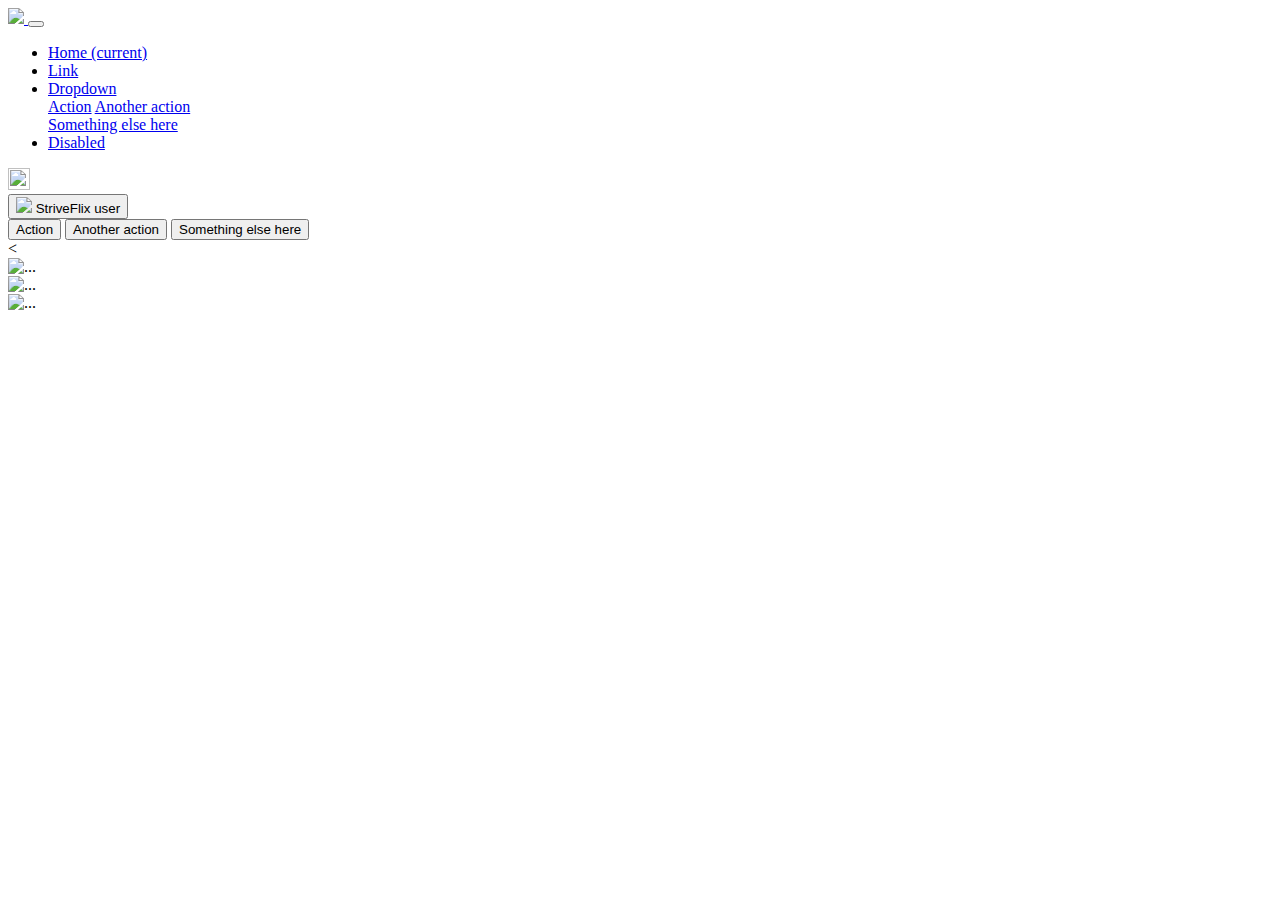
==== page4/index.html @ 1d783c97 "base version" ====
<!doctype html>
<html lang="en">

<head>
    <!-- Required meta tags -->
    <meta charset="utf-8">
    <meta name="viewport" content="width=device-width, initial-scale=1, shrink-to-fit=no">

    <!-- Bootstrap CSS -->
    <link rel="stylesheet" href="https://cdn.jsdelivr.net/npm/bootstrap@4.5.3/dist/css/bootstrap.min.css"
        integrity="sha384-TX8t27EcRE3e/ihU7zmQxVncDAy5uIKz4rEkgIXeMed4M0jlfIDPvg6uqKI2xXr2" crossorigin="anonymous">

    <!-- Optional JavaScript; choose one of the two! -->

    <!-- Option 1: jQuery and Bootstrap Bundle (includes Popper) -->
    <script src="https://code.jquery.com/jquery-3.5.1.slim.min.js"
        integrity="sha384-DfXdz2htPH0lsSSs5nCTpuj/zy4C+OGpamoFVy38MVBnE+IbbVYUew+OrCXaRkfj" crossorigin="anonymous">
    </script>
    <script src="https://cdn.jsdelivr.net/npm/bootstrap@4.5.3/dist/js/bootstrap.bundle.min.js"
        integrity="sha384-ho+j7jyWK8fNQe+A12Hb8AhRq26LrZ/JpcUGGOn+Y7RsweNrtN/tE3MoK7ZeZDyx" crossorigin="anonymous">
    </script>

    <!-- Option 2: jQuery, Popper.js, and Bootstrap JS
    <script src="https://code.jquery.com/jquery-3.5.1.slim.min.js" integrity="sha384-DfXdz2htPH0lsSSs5nCTpuj/zy4C+OGpamoFVy38MVBnE+IbbVYUew+OrCXaRkfj" crossorigin="anonymous"></script>
    <script src="https://cdn.jsdelivr.net/npm/popper.js@1.16.1/dist/umd/popper.min.js" integrity="sha384-9/reFTGAW83EW2RDu2S0VKaIzap3H66lZH81PoYlFhbGU+6BZp6G7niu735Sk7lN" crossorigin="anonymous"></script>
    <script src="https://cdn.jsdelivr.net/npm/bootstrap@4.5.3/dist/js/bootstrap.min.js" integrity="sha384-w1Q4orYjBQndcko6MimVbzY0tgp4pWB4lZ7lr30WKz0vr/aWKhXdBNmNb5D92v7s" crossorigin="anonymous"></script>
    -->

    <title>StriveFlix</title>
</head>

<body>
    <!-- menu -->

    <nav class="navbar navbar-expand-lg navbar-dark strive-nav-bg">
        <a class="navbar-brand" href="#">
            <img src="/images/LOGO.png" width="120" />
        </a>
        <button class="navbar-toggler" type="button" data-toggle="collapse" data-target="#navbarSupportedContent"
            aria-controls="navbarSupportedContent" aria-expanded="false" aria-label="Toggle navigation">
            <span class="navbar-toggler-icon"></span>
        </button>

        <div class="collapse navbar-collapse" id="navbarSupportedContent">
            <ul class="navbar-nav mr-auto">
                <li class="nav-item active">
                    <a class="nav-link" href="#">Home <span class="sr-only">(current)</span></a>
                </li>
                <li class="nav-item">
                    <a class="nav-link" href="#">Link</a>
                </li>
                <li class="nav-item dropdown">
                    <a class="nav-link dropdown-toggle" href="#" id="navbarDropdown" role="button"
                        data-toggle="dropdown" aria-haspopup="true" aria-expanded="false">
                        Dropdown
                    </a>
                    <div class="dropdown-menu" aria-labelledby="navbarDropdown">
                        <a class="dropdown-item" href="#">Action</a>
                        <a class="dropdown-item" href="#">Another action</a>
                        <div class="dropdown-divider"></div>
                        <a class="dropdown-item" href="#">Something else here</a>
                    </div>
                </li>
                <li class="nav-item">
                    <a class="nav-link disabled" href="#" tabindex="-1" aria-disabled="true">Disabled</a>
                </li>
            </ul>

            <img src="images/lens.svg" class="mr-3" width="22" height="22" />
            <div class="btn-group">
                <button type="button" class="btn btn-ghost dropdown-toggle" data-toggle="dropdown" aria-haspopup="true"
                    aria-expanded="false">
                    <img src="images/adult-1.png" class="mr-1" width="32px" />
                    <span>StriveFlix user</span>
                </button>
                <div class="dropdown-menu dropdown-menu-right">
                    <button class="dropdown-item" type="button">Action</button>
                    <button class="dropdown-item" type="button">Another action</button>
                    <button class="dropdown-item" type="button">
                        Something else here
                    </button>
                </div>
            </div>
        </div>
    </nav>

    <!-- carousl -->
    <<div id="carouselExampleSlidesOnly" class="carousel slide" data-ride="carousel">
        <div class="carousel-inner">
            <div class="carousel-item active">
                <img src="..." class="d-block w-100" alt="...">
            </div>
            <div class="carousel-item">
                <img src="..." class="d-block w-100" alt="...">
            </div>
            <div class="carousel-item">
                <img src="..." class="d-block w-100" alt="...">
            </div>
        </div>
        </div>
</body>

</html>
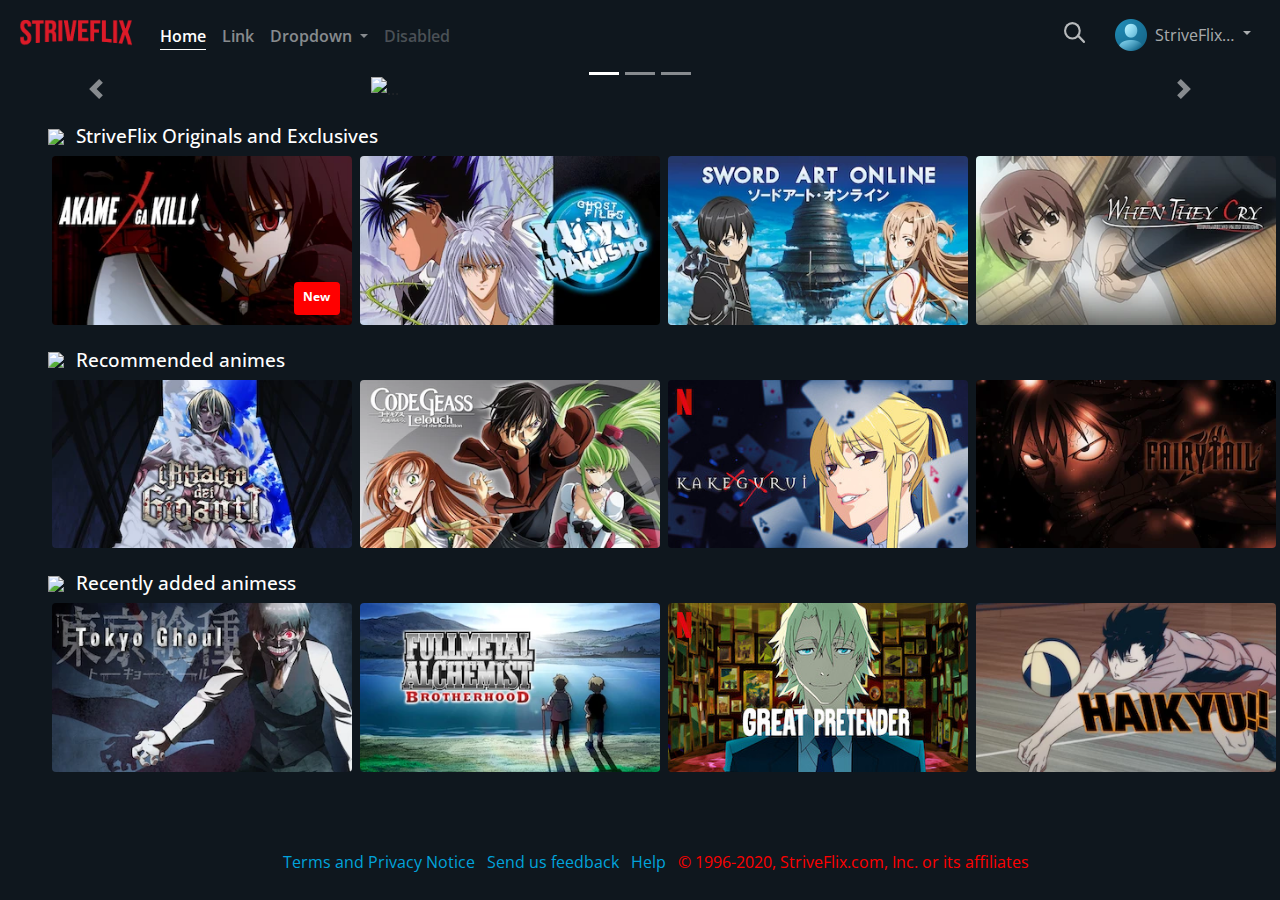
==== commit 43ee8c4a: "new update" ====
--- a/page4/index.html
+++ b/page4/index.html
@@ -1,40 +1,19 @@
-<!doctype html>
+<!DOCTYPE html>
 <html lang="en">
 
 <head>
-    <!-- Required meta tags -->
-    <meta charset="utf-8">
-    <meta name="viewport" content="width=device-width, initial-scale=1, shrink-to-fit=no">
-
-    <!-- Bootstrap CSS -->
-    <link rel="stylesheet" href="https://cdn.jsdelivr.net/npm/bootstrap@4.5.3/dist/css/bootstrap.min.css"
-        integrity="sha384-TX8t27EcRE3e/ihU7zmQxVncDAy5uIKz4rEkgIXeMed4M0jlfIDPvg6uqKI2xXr2" crossorigin="anonymous">
-
-    <!-- Optional JavaScript; choose one of the two! -->
-
-    <!-- Option 1: jQuery and Bootstrap Bundle (includes Popper) -->
-    <script src="https://code.jquery.com/jquery-3.5.1.slim.min.js"
-        integrity="sha384-DfXdz2htPH0lsSSs5nCTpuj/zy4C+OGpamoFVy38MVBnE+IbbVYUew+OrCXaRkfj" crossorigin="anonymous">
-    </script>
-    <script src="https://cdn.jsdelivr.net/npm/bootstrap@4.5.3/dist/js/bootstrap.bundle.min.js"
-        integrity="sha384-ho+j7jyWK8fNQe+A12Hb8AhRq26LrZ/JpcUGGOn+Y7RsweNrtN/tE3MoK7ZeZDyx" crossorigin="anonymous">
-    </script>
-
-    <!-- Option 2: jQuery, Popper.js, and Bootstrap JS
-    <script src="https://code.jquery.com/jquery-3.5.1.slim.min.js" integrity="sha384-DfXdz2htPH0lsSSs5nCTpuj/zy4C+OGpamoFVy38MVBnE+IbbVYUew+OrCXaRkfj" crossorigin="anonymous"></script>
-    <script src="https://cdn.jsdelivr.net/npm/popper.js@1.16.1/dist/umd/popper.min.js" integrity="sha384-9/reFTGAW83EW2RDu2S0VKaIzap3H66lZH81PoYlFhbGU+6BZp6G7niu735Sk7lN" crossorigin="anonymous"></script>
-    <script src="https://cdn.jsdelivr.net/npm/bootstrap@4.5.3/dist/js/bootstrap.min.js" integrity="sha384-w1Q4orYjBQndcko6MimVbzY0tgp4pWB4lZ7lr30WKz0vr/aWKhXdBNmNb5D92v7s" crossorigin="anonymous"></script>
-    -->
-
+    <meta charset="UTF-8" />
+    <meta name="viewport" content="width=device-width, initial-scale=1.0" />
     <title>StriveFlix</title>
+    <link rel="stylesheet" href="https://stackpath.bootstrapcdn.com/bootstrap/4.4.1/css/bootstrap.min.css"
+        integrity="sha384-Vkoo8x4CGsO3+Hhxv8T/Q5PaXtkKtu6ug5TOeNV6gBiFeWPGFN9MuhOf23Q9Ifjh" crossorigin="anonymous" />
+    <link rel="stylesheet" href="style.css" />
 </head>
 
 <body>
-    <!-- menu -->
-
     <nav class="navbar navbar-expand-lg navbar-dark strive-nav-bg">
         <a class="navbar-brand" href="#">
-            <img src="/images/LOGO.png" width="120" />
+            <img src="assets/images/LOGO.png" width="120" />
         </a>
         <button class="navbar-toggler" type="button" data-toggle="collapse" data-target="#navbarSupportedContent"
             aria-controls="navbarSupportedContent" aria-expanded="false" aria-label="Toggle navigation">
@@ -66,11 +45,11 @@
                 </li>
             </ul>
 
-            <img src="images/lens.svg" class="mr-3" width="22" height="22" />
+            <img src="assets/images/lens.svg" class="mr-3" width="22" height="22" />
             <div class="btn-group">
                 <button type="button" class="btn btn-ghost dropdown-toggle" data-toggle="dropdown" aria-haspopup="true"
                     aria-expanded="false">
-                    <img src="images/adult-1.png" class="mr-1" width="32px" />
+                    <img src="assets/images/adult-1.png" class="mr-1" width="32px" />
                     <span>StriveFlix user</span>
                 </button>
                 <div class="dropdown-menu dropdown-menu-right">
@@ -84,20 +63,112 @@
         </div>
     </nav>
 
-    <!-- carousl -->
-    <<div id="carouselExampleSlidesOnly" class="carousel slide" data-ride="carousel">
+    <div id="carouselExampleIndicators" class="carousel slide" data-ride="carousel">
+        <ol class="carousel-indicators">
+            <li data-target="#carouselExampleIndicators" data-slide-to="0" class="active"></li>
+            <li data-target="#carouselExampleIndicators" data-slide-to="1"></li>
+            <li data-target="#carouselExampleIndicators" data-slide-to="2"></li>
+        </ol>
         <div class="carousel-inner">
             <div class="carousel-item active">
-                <img src="..." class="d-block w-100" alt="...">
+                <img src="https://external-content.duckduckgo.com/iu/?u=https%3A%2F%2Ftse3.mm.bing.net%2Fth%3Fid%3DOIP.GqXB1UFKSrtG-HwBHdTNGQHaKi%26pid%3DApi&f=1"
+                    class="d-block" style="width: 45vw; margin-left: 29vw;" alt="..." />
             </div>
             <div class="carousel-item">
-                <img src="..." class="d-block w-100" alt="...">
+                <video class="d-block" style="width: 90vw; margin-left: 4.5vw;" controls muted>
+                    <source
+                        src="assets/second/Parasyte car scene - Kiseijuu_ Sei no Kakuritsu Parasyte -the maxim-.mp4" />
+                </video>
             </div>
             <div class="carousel-item">
-                <img src="..." class="d-block w-100" alt="...">
+                <img src="https://external-content.duckduckgo.com/iu/?u=https%3A%2F%2Ftse1.mm.bing.net%2Fth%3Fid%3DOIP.Ahe5EqnmUJGWT2CQtvBbuAHaFj%26pid%3DApi&f=1"
+                    class="d-block" style="width: 45vw; margin-left: 29vw;" alt="..." />
             </div>
         </div>
+        <a class="carousel-control-prev" href="#carouselExampleIndicators" role="button" data-slide="prev">
+            <span class="carousel-control-prev-icon" aria-hidden="true"></span>
+            <span class="sr-only">Previous</span>
+        </a>
+        <a class="carousel-control-next" href="#carouselExampleIndicators" role="button" data-slide="next">
+            <span class="carousel-control-next-icon" aria-hidden="true"></span>
+            <span class="sr-only">Next</span>
+        </a>
+    </div>
+    <main class="container-fluid pl-5 pr-0">
+        <img class="prime-logo mb-2 mr-2" src="./images/LOGO.png" />
+        <h3 class="mt-4 text-white">StriveFlix Originals and Exclusives</h3>
+        <div class="row no-gutters row-cols-1 row-cols-sm-2 row-cols-md-3 row-cols-lg-4 mb-4">
+            <div class="col text-center mb-3 mb-lg-0 px-1">
+                <img class="img-fluid rounded" src="assets/first/akame_ga_kill.webp" />
+                <span class="little-element badge">New</span>
+            </div>
+            <div class="col text-center mb-3 mb-lg-0 px-1">
+                <img class="img-fluid rounded" src="assets/first/yu_yu_hakuso.webp" />
+            </div>
+            <div class="col text-center mb-3 mb-lg-0 px-1">
+                <img class="img-fluid rounded" src="assets/first/sao.webp" />
+            </div>
+            <div class="col text-center mb-3 mb-lg-0 px-1">
+                <img class="img-fluid rounded" src="assets/first/when_thwey_cry.webp" />
+            </div>
         </div>
+        <img class="prime-logo mb-2 mr-2" src="./images/LOGO.png" />
+        <h3 class="text-white">Recommended animes</h3>
+        <div class="row no-gutters row-cols-1 row-cols-sm-2 row-cols-md-3 row-cols-lg-4 mb-4">
+            <div class="col text-center mb-3 mb-lg-0 px-1">
+                <img class="img-fluid rounded" src="assets/first/aot.webp" />
+            </div>
+            <div class="col text-center mb-3 mb-lg-0 px-1">
+                <img class="img-fluid rounded" src="assets/first/codegeass.webp" />
+            </div>
+            <div class="col text-center mb-3 mb-lg-0 px-1">
+                <img class="img-fluid rounded" src="assets/first/kageguri.jpg" />
+            </div>
+            <div class="col text-center mb-3 mb-lg-0 px-1">
+                <img class="img-fluid rounded" src="assets/first/fairy_tale.webp" />
+            </div>
+        </div>
+        <img class="prime-logo mb-2 mr-2" src="./images/LOGO.png" />
+        <h3 class="text-white">Recently added animess</h3>
+        <div class="row no-gutters row-cols-1 row-cols-sm-2 row-cols-md-3 row-cols-lg-4 mb-4">
+            <div class="col text-center mb-3 mb-lg-0 px-1">
+                <img class="img-fluid rounded" src="assets/first/tokyo_ghoul.webp" />
+            </div>
+            <div class="col text-center mb-3 mb-lg-0 px-1">
+                <img class="img-fluid rounded" src="assets/first/fab.webp" />
+            </div>
+            <div class="col text-center mb-3 mb-lg-0 px-1">
+                <img class="img-fluid rounded" src="assets/first/great pretender.jpg" />
+            </div>
+            <div class="col text-center mb-3 mb-lg-0 px-1">
+                <img class="img-fluid rounded" src="assets/first/haikyuu.webp" />
+            </div>
+        </div>
+    </main>
+    <footer>
+        <div class="footer-logo"></div>
+        <ul>
+            <a href="#">
+                <li>Terms and Privacy Notice</li>
+            </a>
+            <a href="#">
+                <li>Send us feedback</li>
+            </a>
+            <a href="#">
+                <li>Help</li>
+            </a>
+            <li>© 1996-2020, StriveFlix.com, Inc. or its affiliates</li>
+        </ul>
+    </footer>
+    <script src="https://code.jquery.com/jquery-3.4.1.slim.min.js"
+        integrity="sha384-J6qa4849blE2+poT4WnyKhv5vZF5SrPo0iEjwBvKU7imGFAV0wwj1yYfoRSJoZ+n" crossorigin="anonymous">
+    </script>
+    <script src="https://cdn.jsdelivr.net/npm/popper.js@1.16.0/dist/umd/popper.min.js"
+        integrity="sha384-Q6E9RHvbIyZFJoft+2mJbHaEWldlvI9IOYy5n3zV9zzTtmI3UksdQRVvoxMfooAo" crossorigin="anonymous">
+    </script>
+    <script src="https://stackpath.bootstrapcdn.com/bootstrap/4.4.1/js/bootstrap.min.js"
+        integrity="sha384-wfSDF2E50Y2D1uUdj0O3uMBJnjuUD4Ih7YwaYd1iqfktj0Uod8GCExl3Og8ifwB6" crossorigin="anonymous">
+    </script>
 </body>
 
 </html>--- a/page4/style.css
+++ b/page4/style.css
@@ -0,0 +1,110 @@
+@import url("https://fonts.googleapis.com/css2?family=Open+Sans:ital,wght@0,600;1,400&display=swap");
+
+body {
+  font-family: "Open Sans", sans-serif;
+  background: #0f171e;
+}
+
+h3 {
+  font-size: 19px;
+  display: inline-block;
+}
+
+a {
+  color: #01a3db;
+}
+
+a:hover {
+  color: #14b5eb;
+}
+
+.prime-logo {
+  height: 19px;
+  position: relative;
+  top: 2px;
+}
+
+.strive-nav-bg {
+  background-color: #0f171e;
+}
+
+.navbar {
+  position: fixed;
+  top: 0;
+  left: 0;
+  right: 0;
+  z-index: 3;
+}
+
+.carousel {
+  margin-top: 77px;
+}
+
+nav .dropdown-toggle {
+  color: rgba(255, 255, 255, 0.65);
+}
+nav .dropdown-toggle:hover,
+nav .dropdown-toggle:focus {
+  color: white;
+}
+
+/* user account btn */
+.btn-ghost.dropdown-toggle span {
+  display: inline-block;
+  width: 80px;
+  position: relative;
+  top: 0.5rem;
+  text-overflow: ellipsis; /*truncates the text over 80px overflow with three ...*/
+  white-space: nowrap;
+  overflow: hidden;
+}
+
+.nav-link {
+  font-weight: 600;
+}
+
+.navbar-expand-lg .nav-item .nav-link {
+  padding-left: 0;
+  padding-right: 0;
+  padding-bottom: 0.05rem;
+  margin: 8px;
+}
+
+.navbar-expand-lg .nav-item.active .nav-link {
+  border-bottom: 1px solid white;
+}
+
+.little-element {
+  color: white;
+  background: red;
+  position: absolute;
+  bottom: 10px;
+  right: 16px;
+  height: 33px;
+  padding: 0.6rem;
+}
+
+footer {
+  text-align: center;
+}
+
+footer .footer-logo {
+  display: inline-block;
+  width: 120px;
+  height: 48px;
+  background-image: url("./images/LOGO.png");
+  background-repeat: no-repeat;
+  background-size: contain;
+}
+
+footer ul {
+  list-style: none;
+}
+footer ul li {
+  display: inline-block;
+  margin-right: 0.5rem;
+}
+
+footer ul:last-of-type {
+  color: red;
+}
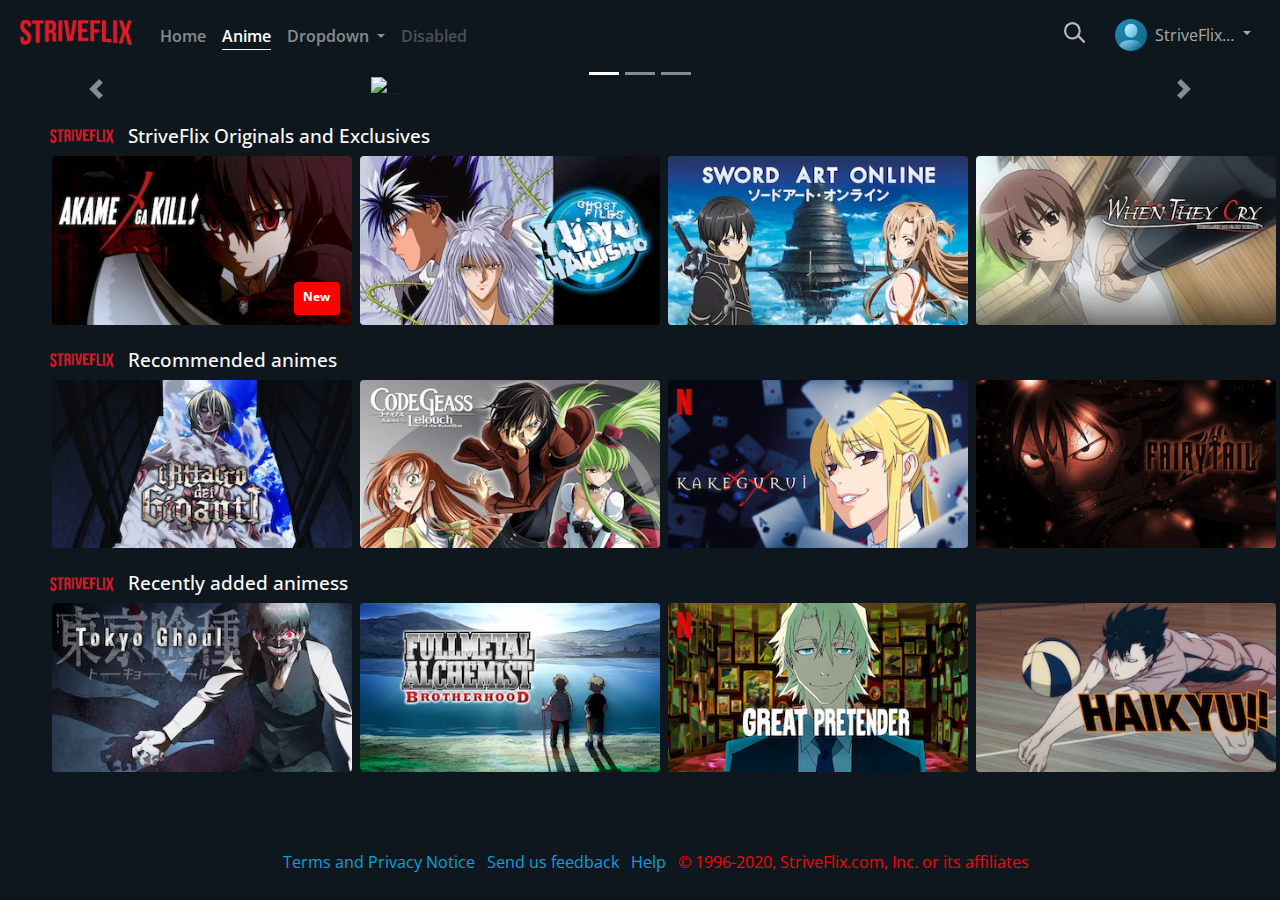
==== commit 85d72182: "update" ====
--- a/page4/index.html
+++ b/page4/index.html
@@ -22,11 +22,11 @@
 
         <div class="collapse navbar-collapse" id="navbarSupportedContent">
             <ul class="navbar-nav mr-auto">
+                <li class="nav-item">
+                    <a class="nav-link" href="/homepage/index.html">Home</a>
+                </li>
                 <li class="nav-item active">
-                    <a class="nav-link" href="#">Home <span class="sr-only">(current)</span></a>
-                </li>
-                <li class="nav-item">
-                    <a class="nav-link" href="#">Link</a>
+                    <a class="nav-link" href="#">Anime</a>
                 </li>
                 <li class="nav-item dropdown">
                     <a class="nav-link dropdown-toggle" href="#" id="navbarDropdown" role="button"
@@ -95,7 +95,7 @@
         </a>
     </div>
     <main class="container-fluid pl-5 pr-0">
-        <img class="prime-logo mb-2 mr-2" src="./images/LOGO.png" />
+        <img class="prime-logo mb-2 mr-2" src="assets/LOGO.png" />
         <h3 class="mt-4 text-white">StriveFlix Originals and Exclusives</h3>
         <div class="row no-gutters row-cols-1 row-cols-sm-2 row-cols-md-3 row-cols-lg-4 mb-4">
             <div class="col text-center mb-3 mb-lg-0 px-1">
@@ -112,7 +112,7 @@
                 <img class="img-fluid rounded" src="assets/first/when_thwey_cry.webp" />
             </div>
         </div>
-        <img class="prime-logo mb-2 mr-2" src="./images/LOGO.png" />
+        <img class="prime-logo mb-2 mr-2" src="assets/LOGO.png" />
         <h3 class="text-white">Recommended animes</h3>
         <div class="row no-gutters row-cols-1 row-cols-sm-2 row-cols-md-3 row-cols-lg-4 mb-4">
             <div class="col text-center mb-3 mb-lg-0 px-1">
@@ -128,7 +128,7 @@
                 <img class="img-fluid rounded" src="assets/first/fairy_tale.webp" />
             </div>
         </div>
-        <img class="prime-logo mb-2 mr-2" src="./images/LOGO.png" />
+        <img class="prime-logo mb-2 mr-2" src="assets/LOGO.png" />
         <h3 class="text-white">Recently added animess</h3>
         <div class="row no-gutters row-cols-1 row-cols-sm-2 row-cols-md-3 row-cols-lg-4 mb-4">
             <div class="col text-center mb-3 mb-lg-0 px-1">
